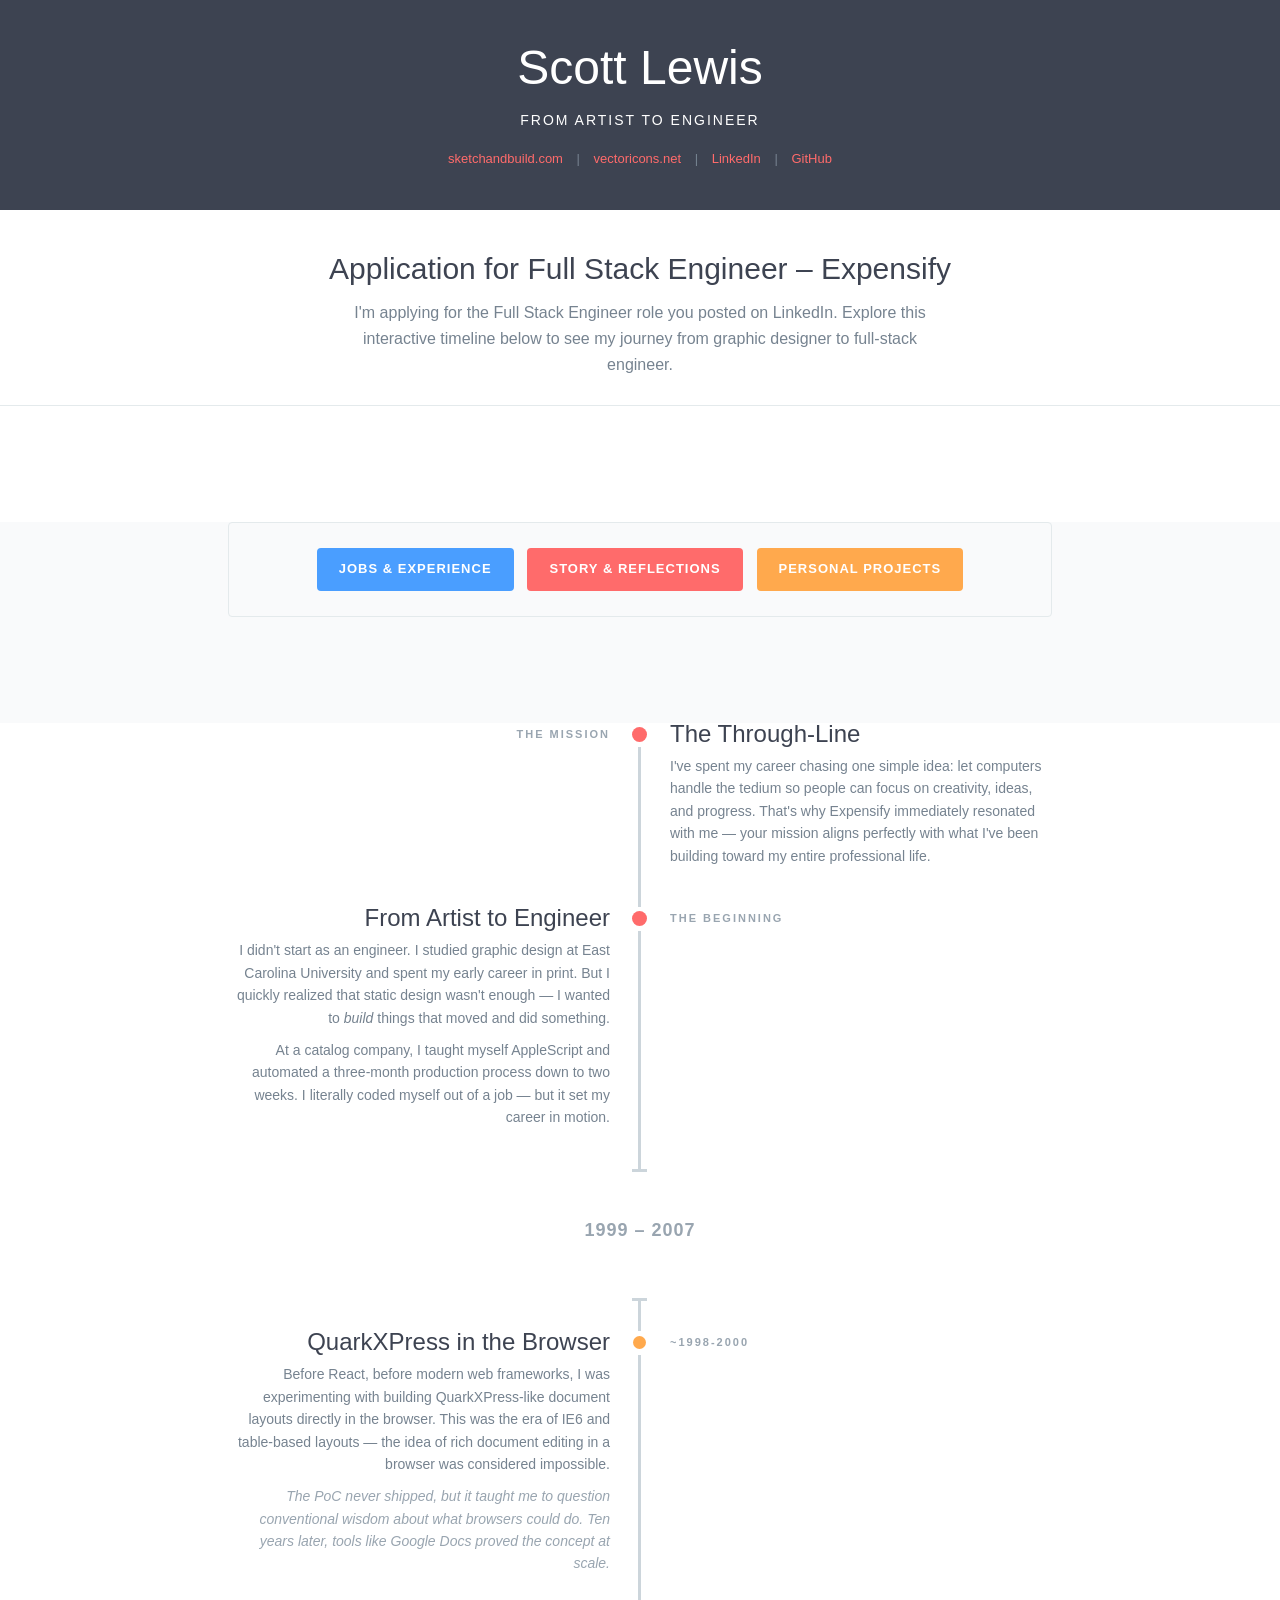
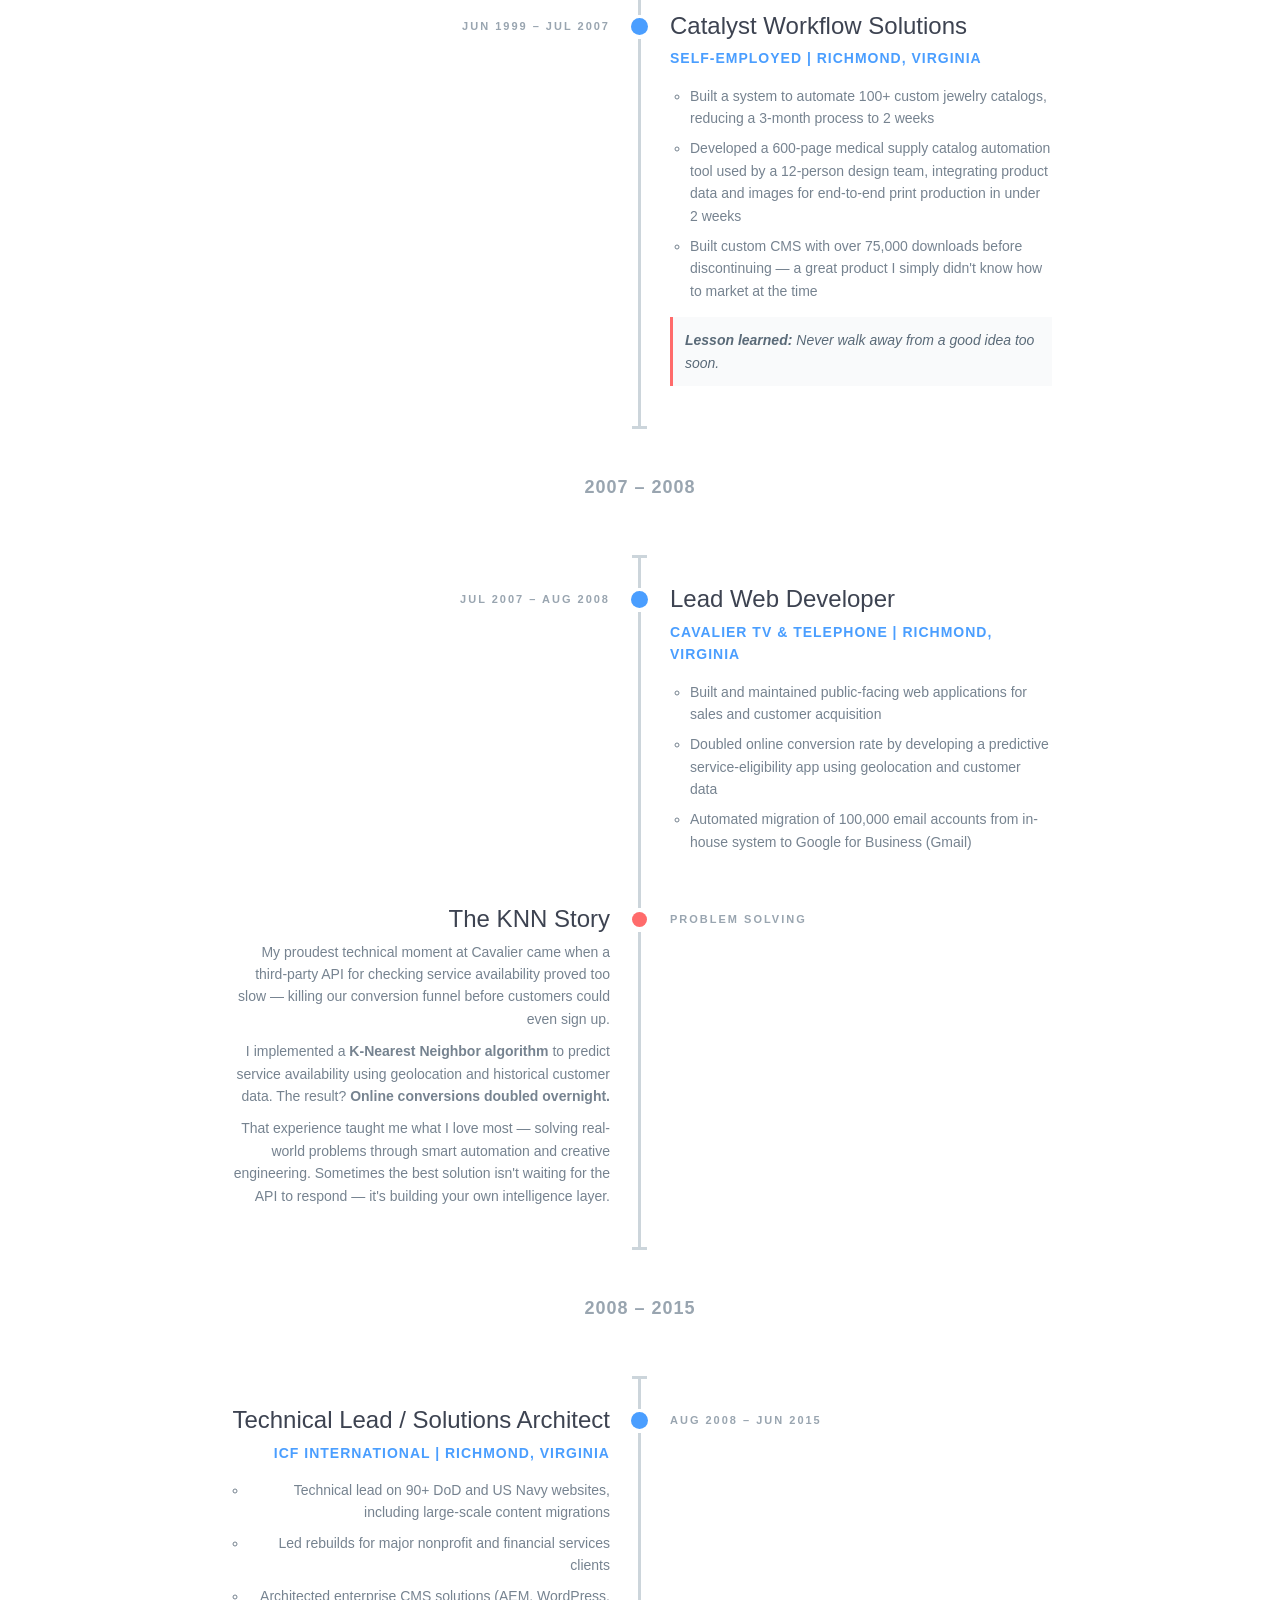
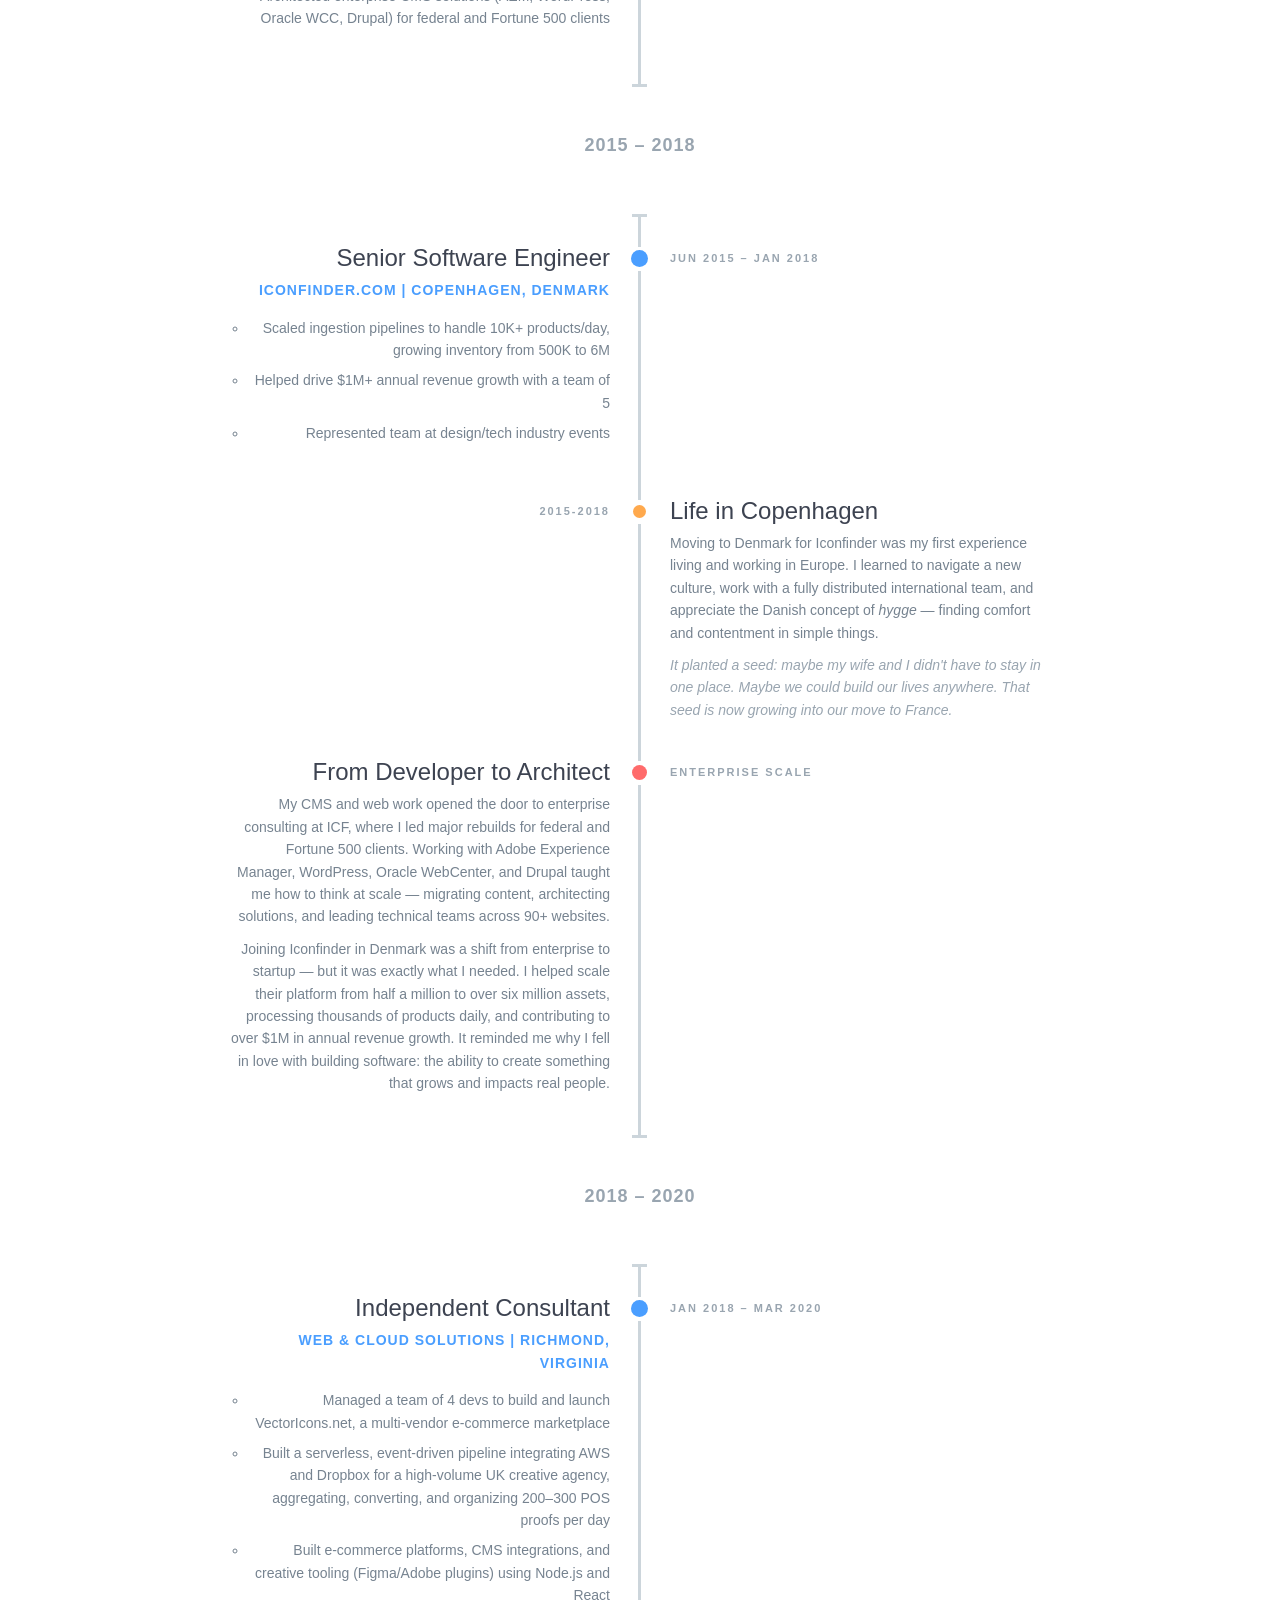
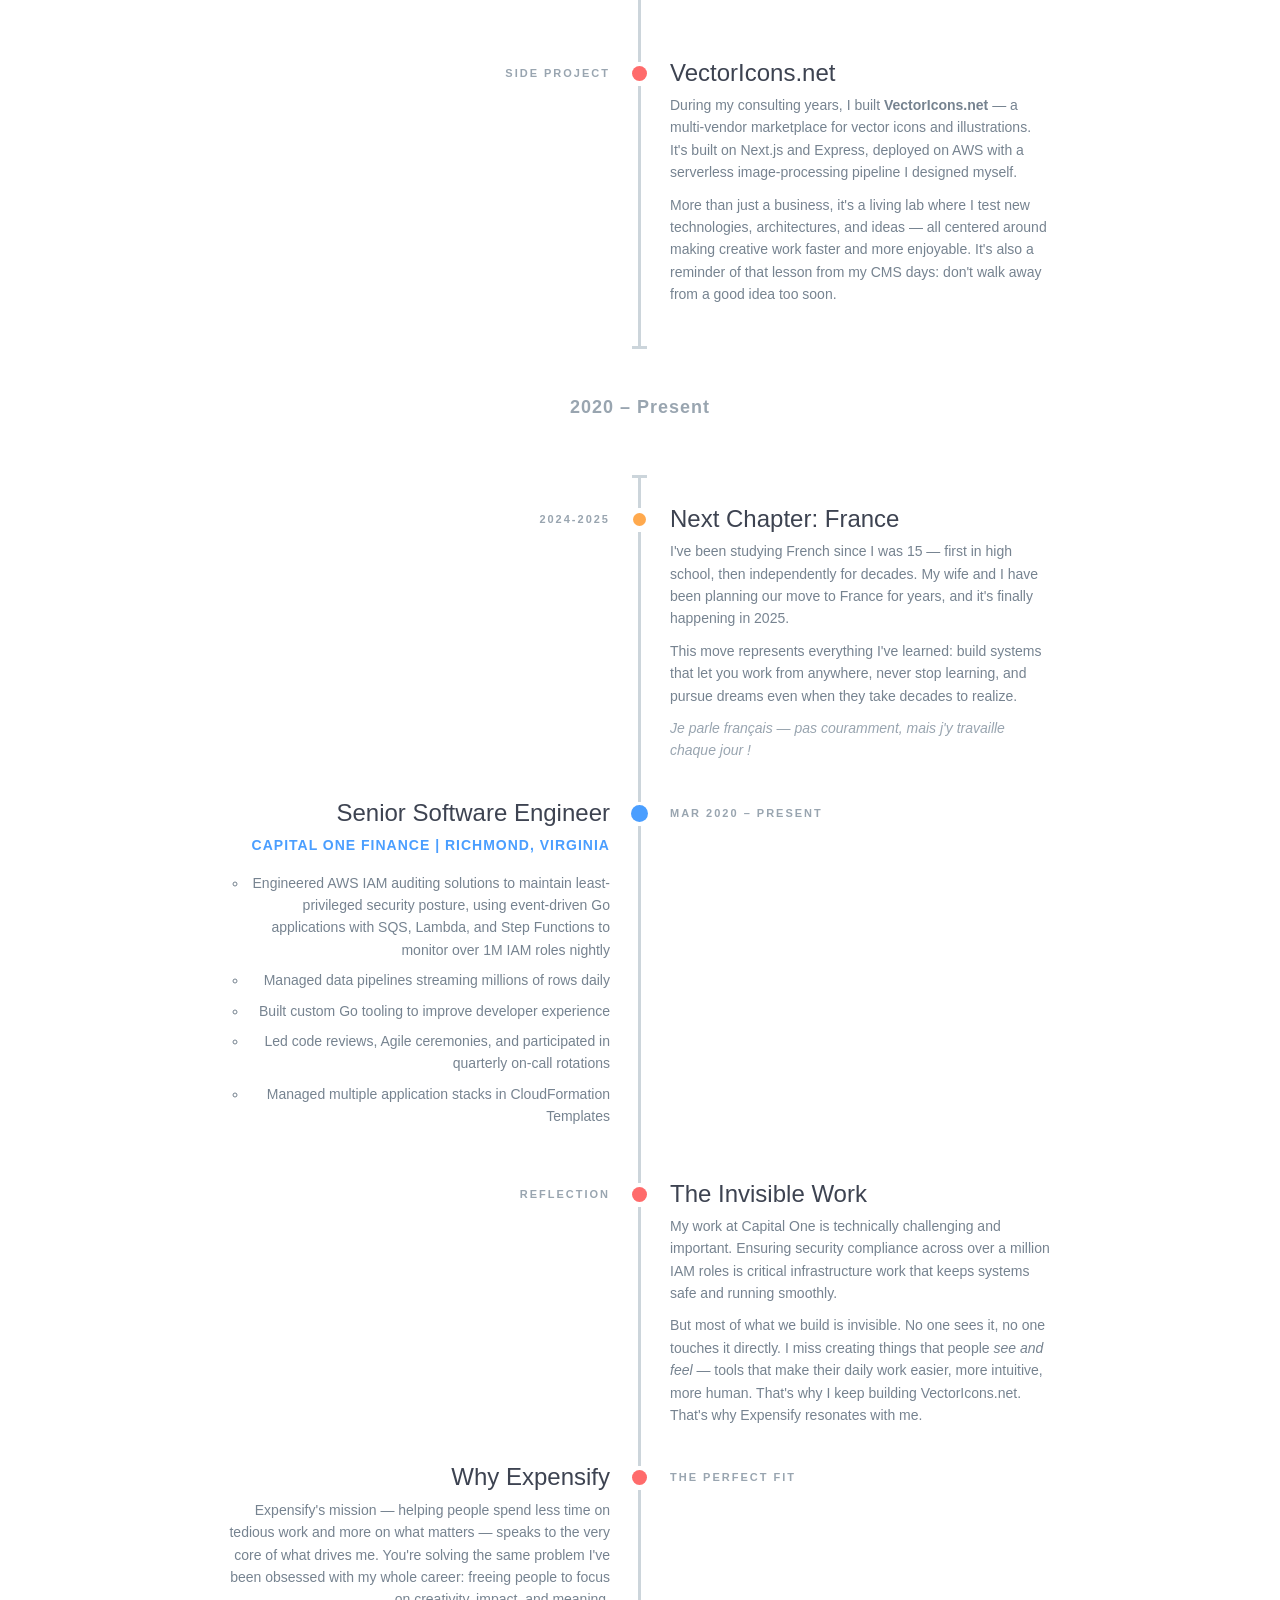
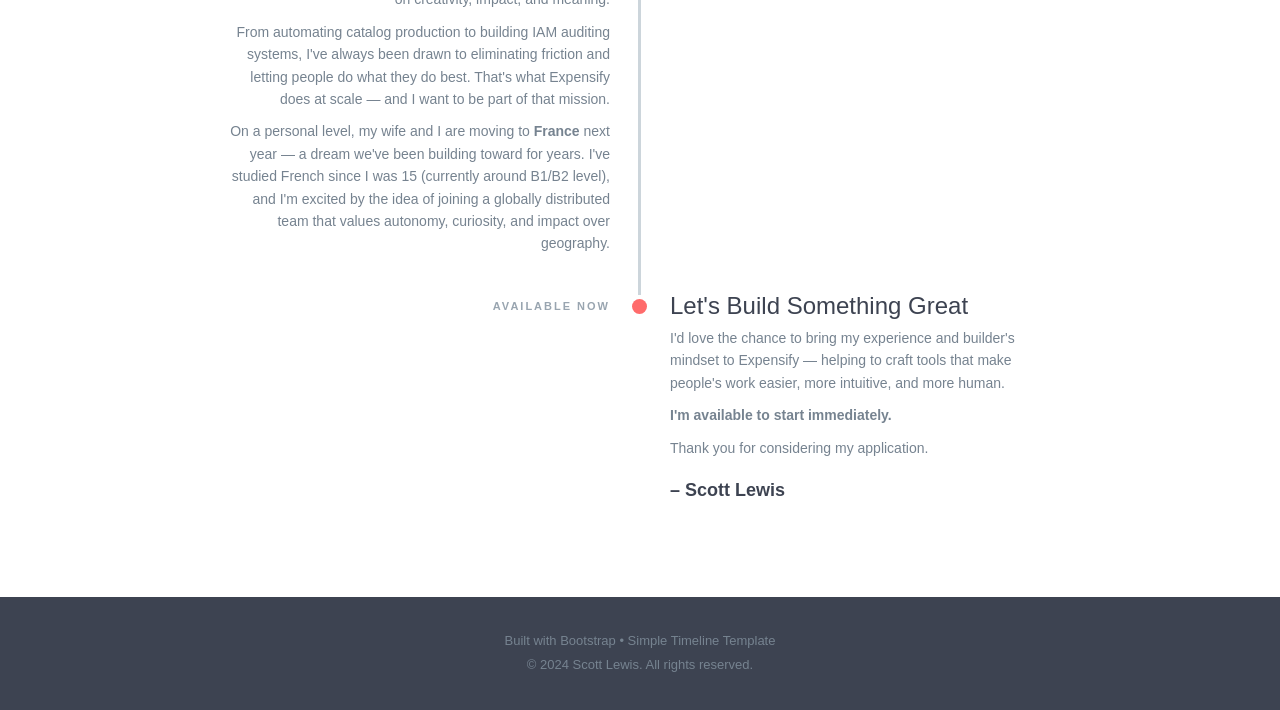
==== index-minimal.html @ 52c76468 "Add minimal text-only timeline version with JSON data Created a clean, minimal alternative timeline " ====
<!DOCTYPE html>
<html lang="en">
<head>
    <meta charset="UTF-8">
    <meta name="viewport" content="width=device-width, initial-scale=1">
    <title>Scott Lewis - Career Timeline</title>
    <link rel='stylesheet' href='https://maxcdn.bootstrapcdn.com/bootstrap/3.3.6/css/bootstrap.min.css'>
    <link rel="stylesheet" href="./style-minimal.css">
</head>
<body>

<header class="example-header" id="page-header">
    <!-- Header will be loaded from JSON -->
</header>

<div class="container-fluid">
    <div class="row">
        <div class="col-md-12 example-title" id="page-intro">
            <!-- Intro will be loaded from JSON -->
        </div>
    </div>

    <!-- Filter Controls -->
    <div class="row">
        <div class="col-xs-10 col-xs-offset-1 col-sm-8 col-sm-offset-2">
            <div class="filter-controls">
                <button onclick="toggleFilter('date')" class="filter-btn active" id="filter-date" data-type="date">
                    Jobs & Experience
                </button>
                <button onclick="toggleFilter('narrative')" class="filter-btn active" id="filter-narrative" data-type="narrative">
                    Story & Reflections
                </button>
                <button onclick="toggleFilter('factoid')" class="filter-btn active" id="filter-factoid" data-type="factoid">
                    Personal Projects
                </button>
            </div>
        </div>
    </div>

    <!-- Timeline -->
    <div class="row">
        <div class="col-xs-10 col-xs-offset-1 col-sm-8 col-sm-offset-2">
            <ul class="timeline timeline-centered" id="timeline-container">
                <!-- Timeline items will be loaded from JSON -->
            </ul>
        </div>
    </div>
</div>

<footer class="timeline-footer">
    <p>Built with Bootstrap • Simple Timeline Template</p>
    <p>© 2024 Scott Lewis. All rights reserved.</p>
</footer>

<script>
    // Filter toggle functionality
    const activeFilters = new Set(['date', 'narrative', 'factoid']);

    function toggleFilter(type) {
        const button = document.getElementById(`filter-${type}`);

        if (activeFilters.has(type)) {
            activeFilters.delete(type);
            button.classList.remove('active');
        } else {
            activeFilters.add(type);
            button.classList.add('active');
        }

        updateVisibleItems();
    }

    function updateVisibleItems() {
        const allItems = document.querySelectorAll('.timeline-item[data-type]');

        allItems.forEach(item => {
            const itemType = item.getAttribute('data-type');

            if (activeFilters.has(itemType)) {
                item.style.display = '';
            } else {
                item.style.display = 'none';
            }
        });
    }

    // Render timeline item based on type
    function renderTimelineItem(item) {
        if (item.type === 'period') {
            return `
                <li class="timeline-item period">
                    <div class="timeline-info"></div>
                    <div class="timeline-marker"></div>
                    <div class="timeline-content">
                        <h2 class="timeline-title">${item.title}</h2>
                    </div>
                </li>
            `;
        }

        if (item.type === 'date') {
            const bulletsHtml = item.bullets ? `<ul>${item.bullets.map(b => `<li>${b}</li>`).join('')}</ul>` : '';
            const jobTitleHtml = item.jobTitle ? `<p class="job-title">${item.jobTitle}</p>` : '';
            const lessonHtml = item.lesson ? `<p class="lesson">${item.lesson}</p>` : '';

            return `
                <li class="timeline-item" data-type="${item.type}">
                    <div class="timeline-info">
                        <span>${item.info}</span>
                    </div>
                    <div class="timeline-marker marker-date"></div>
                    <div class="timeline-content">
                        <h3 class="timeline-title">${item.title}</h3>
                        ${jobTitleHtml}
                        ${bulletsHtml}
                        ${lessonHtml}
                    </div>
                </li>
            `;
        }

        // narrative or factoid
        const markerClass = item.type === 'factoid' ? 'marker-factoid' : '';
        return `
            <li class="timeline-item" data-type="${item.type}">
                <div class="timeline-info">
                    <span>${item.info}</span>
                </div>
                <div class="timeline-marker ${markerClass}"></div>
                <div class="timeline-content">
                    <h3 class="timeline-title">${item.title}</h3>
                    ${item.content}
                </div>
            </li>
        `;
    }

    // Load and render timeline data
    async function loadTimeline() {
        try {
            const response = await fetch('timeline-data.json');
            const data = await response.json();

            // Render header
            const headerLinks = data.header.links.map(link =>
                `<a href="${link.url}" target="_blank">${link.text}</a>`
            ).join(' <span>|</span> ');

            document.getElementById('page-header').innerHTML = `
                <h1>${data.header.name}</h1>
                <p>${data.header.subtitle}</p>
                <div class="header-links">
                    ${headerLinks}
                </div>
            `;

            // Render intro
            document.getElementById('page-intro').innerHTML = `
                <h2>${data.intro.title}</h2>
                <p>${data.intro.description}</p>
            `;

            // Render timeline
            const timelineHtml = data.timeline.map(item => renderTimelineItem(item)).join('');
            document.getElementById('timeline-container').innerHTML = timelineHtml;

        } catch (error) {
            console.error('Error loading timeline data:', error);
            document.getElementById('timeline-container').innerHTML = `
                <li class="timeline-item">
                    <div class="timeline-content">
                        <p style="color: #FF6B6B;">Error loading timeline data. Please make sure timeline-data.json is in the same directory.</p>
                    </div>
                </li>
            `;
        }
    }

    // Load timeline when page loads
    document.addEventListener('DOMContentLoaded', loadTimeline);
</script>

</body>
</html>
---- style-minimal.css ----
body {
  color: #768390;
  background: #FFF;
  font-family: -apple-system, BlinkMacSystemFont, "Segoe UI", Helvetica, Arial, sans-serif;
  padding: 0;
  -webkit-font-smoothing: antialiased;
}

h1, h2, h3, h4, h5, h6 {
  color: #3D4351;
  margin-top: 0;
}

a {
  color: #FF6B6B;
  text-decoration: none;
}
a:hover {
  color: #ff9a9a;
  text-decoration: none;
}

/*==================================
    HEADER
==================================*/
.example-header {
  background: #3D4351;
  color: #FFF;
  font-weight: 300;
  padding: 3em 1em;
  text-align: center;
}
.example-header h1 {
  color: #FFF;
  font-weight: 300;
  margin-bottom: 15px;
  font-size: 48px;
}
.example-header p {
  font-size: 14px;
  text-transform: uppercase;
  letter-spacing: 2px;
  font-weight: 400;
  margin-bottom: 20px;
}
.example-header .header-links {
  font-size: 13px;
  margin-top: 20px;
}
.example-header .header-links a {
  color: #FF6B6B;
  margin: 0 5px;
}
.example-header .header-links span {
  color: #768390;
  margin: 0 5px;
}

.container-fluid .row {
  padding: 0 0 4em 0;
}
.container-fluid .row:nth-child(even) {
  background: #F9FAFB;
}

.example-title {
  text-align: center;
  margin-bottom: 60px;
  padding: 3em 0 2em 0;
  border-bottom: 1px solid #E4EAEC;
}
.example-title h2 {
  margin-bottom: 15px;
}
.example-title p {
  margin: 0 auto;
  font-size: 16px;
  max-width: 600px;
  line-height: 1.6;
}

/*==================================
    FILTER CONTROLS
==================================*/
.filter-controls {
  text-align: center;
  margin-bottom: 50px;
  padding: 20px;
  background: #F9FAFB;
  border-radius: 4px;
  border: 1px solid #E4EAEC;
}

.filter-btn {
  background: #FFF;
  border: 2px solid #CCD5DB;
  color: #768390;
  padding: 10px 20px;
  margin: 5px;
  border-radius: 4px;
  font-size: 13px;
  font-weight: 600;
  text-transform: uppercase;
  letter-spacing: 1px;
  cursor: pointer;
  transition: all 0.3s ease;
}

.filter-btn:hover {
  border-color: #FF6B6B;
  color: #FF6B6B;
}

.filter-btn.active {
  background: #FF6B6B;
  border-color: #FF6B6B;
  color: #FFF;
}

.filter-btn.active[data-type="date"] {
  background: #4A9EFF;
  border-color: #4A9EFF;
}

.filter-btn.active[data-type="factoid"] {
  background: #FFA94D;
  border-color: #FFA94D;
}

/*==================================
    TIMELINE
==================================*/
.timeline {
  line-height: 1.6em;
  list-style: none;
  margin: 0;
  padding: 0;
  width: 100%;
}
.timeline h1, .timeline h2, .timeline h3, .timeline h4, .timeline h5, .timeline h6 {
  line-height: inherit;
}

/*----- TIMELINE ITEM -----*/
.timeline-item {
  padding-left: 40px;
  position: relative;
}
.timeline-item:last-child {
  padding-bottom: 0;
}

/*----- TIMELINE INFO -----*/
.timeline-info {
  font-size: 11px;
  font-weight: 700;
  letter-spacing: 2px;
  margin: 0 0 0.5em 0;
  text-transform: uppercase;
  white-space: nowrap;
  color: #99A5B0;
}

/*----- TIMELINE MARKER -----*/
.timeline-marker {
  position: absolute;
  top: 0;
  bottom: 0;
  left: 0;
  width: 15px;
}
.timeline-marker:before {
  background: #FF6B6B;
  border: 3px solid transparent;
  border-radius: 100%;
  content: "";
  display: block;
  height: 15px;
  position: absolute;
  top: 4px;
  left: 0;
  width: 15px;
  transition: background 0.3s ease-in-out, border 0.3s ease-in-out;
}
.timeline-marker:after {
  content: "";
  width: 3px;
  background: #CCD5DB;
  display: block;
  position: absolute;
  top: 24px;
  bottom: 0;
  left: 6px;
}
.timeline-item:last-child .timeline-marker:after {
  content: none;
}

.timeline-item:not(.period):hover .timeline-marker:before {
  background: transparent;
  border: 3px solid #FF6B6B;
}

/* Date node markers */
.timeline-item[data-type="date"] .timeline-marker:before {
  background: #4A9EFF;
  width: 17px;
  height: 17px;
  top: 3px;
  left: -1px;
}
.timeline-item[data-type="date"]:hover .timeline-marker:before {
  background: transparent;
  border: 3px solid #4A9EFF;
}

/* Factoid node markers */
.timeline-item[data-type="factoid"] .timeline-marker:before {
  background: #FFA94D;
  width: 13px;
  height: 13px;
  top: 5px;
  left: 1px;
}
.timeline-item[data-type="factoid"]:hover .timeline-marker:before {
  background: transparent;
  border: 3px solid #FFA94D;
}

/*----- TIMELINE CONTENT -----*/
.timeline-content {
  padding-bottom: 40px;
}
.timeline-content p:last-child {
  margin-bottom: 0;
}
.timeline-content ul {
  margin: 15px 0;
  padding-left: 20px;
}
.timeline-content ul li {
  margin-bottom: 8px;
  line-height: 1.6;
}

/* Job title styling */
.job-title {
  color: #4A9EFF;
  font-weight: 600;
  font-size: 14px;
  margin-bottom: 15px;
  text-transform: uppercase;
  letter-spacing: 1px;
}

/* Lesson learned styling */
.lesson {
  margin-top: 15px;
  padding: 12px;
  background: #F9FAFB;
  border-left: 3px solid #FF6B6B;
  font-style: italic;
  color: #5A6A78;
}

/* Factoid note styling */
.factoid-note {
  font-style: italic;
  color: #99A5B0;
  font-size: 14px;
}

/* Signature */
.signature {
  font-size: 18px;
  font-weight: 600;
  color: #3D4351;
  margin-top: 20px;
}

/*----- TIMELINE PERIOD -----*/
.period {
  padding: 0;
}
.period .timeline-info {
  display: none;
}
.period .timeline-marker:before {
  background: transparent;
  content: "";
  width: 15px;
  height: auto;
  border: none;
  border-radius: 0;
  top: 0;
  bottom: 30px;
  position: absolute;
  border-top: 3px solid #CCD5DB;
  border-bottom: 3px solid #CCD5DB;
}
.period .timeline-marker:after {
  content: "";
  height: 32px;
  top: auto;
}
.period .timeline-content {
  padding: 40px 0 70px;
}
.period .timeline-title {
  margin: 0;
  color: #99A5B0;
  font-size: 18px;
  font-weight: 600;
  letter-spacing: 1px;
}

/*----------------------------------------------
    MOD: TIMELINE CENTERED
----------------------------------------------*/
@media (min-width: 768px) {
  .timeline-centered .timeline, .timeline-centered .timeline {
    display: table;
  }
  .timeline-centered .timeline-item, .timeline-centered .timeline-item {
    display: table-row;
    padding: 0;
  }
  .timeline-centered .timeline-info, .timeline-centered .timeline-info,
  .timeline-centered .timeline-marker,
  .timeline-centered .timeline-marker,
  .timeline-centered .timeline-content,
  .timeline-centered .timeline-content,
  .timeline-centered .period .timeline-info {
    display: table-cell;
    vertical-align: top;
  }
  .timeline-centered .timeline-marker, .timeline-centered .timeline-marker {
    position: relative;
  }
  .timeline-centered .timeline-content, .timeline-centered .timeline-content {
    padding-left: 30px;
  }
  .timeline-centered .timeline-info, .timeline-centered .timeline-info {
    padding-right: 30px;
  }
  .timeline-centered .period .timeline-title, .timeline-centered .period .timeline-title {
    position: relative;
    left: -45px;
  }
}

@media (min-width: 992px) {
  .timeline-centered,
  .timeline-centered .timeline-item,
  .timeline-centered .timeline-info,
  .timeline-centered .timeline-marker,
  .timeline-centered .timeline-content {
    display: block;
    margin: 0;
    padding: 0;
  }
  .timeline-centered .timeline-item {
    padding-bottom: 40px;
    overflow: hidden;
  }
  .timeline-centered .timeline-marker {
    position: absolute;
    left: 50%;
    margin-left: -7.5px;
  }
  .timeline-centered .timeline-info,
  .timeline-centered .timeline-content {
    width: 50%;
  }
  .timeline-centered > .timeline-item:nth-child(odd) .timeline-info {
    float: left;
    text-align: right;
    padding-right: 30px;
  }
  .timeline-centered > .timeline-item:nth-child(odd) .timeline-content {
    float: right;
    text-align: left;
    padding-left: 30px;
  }
  .timeline-centered > .timeline-item:nth-child(even) .timeline-info {
    float: right;
    text-align: left;
    padding-left: 30px;
  }
  .timeline-centered > .timeline-item:nth-child(even) .timeline-content {
    float: left;
    text-align: right;
    padding-right: 30px;
  }
  .timeline-centered > .timeline-item.period .timeline-content {
    float: none;
    padding: 0;
    width: 100%;
    text-align: center;
  }
  .timeline-centered .timeline-item.period {
    padding: 50px 0 90px;
  }
  .timeline-centered .period .timeline-marker:after {
    height: 30px;
    bottom: 0;
    top: auto;
  }
  .timeline-centered .period .timeline-title {
    left: auto;
  }
}

/*==================================
    FOOTER
==================================*/
.timeline-footer {
  background: #3D4351;
  color: #768390;
  text-align: center;
  padding: 30px 20px;
  font-size: 13px;
}
.timeline-footer p {
  margin: 5px 0;
}
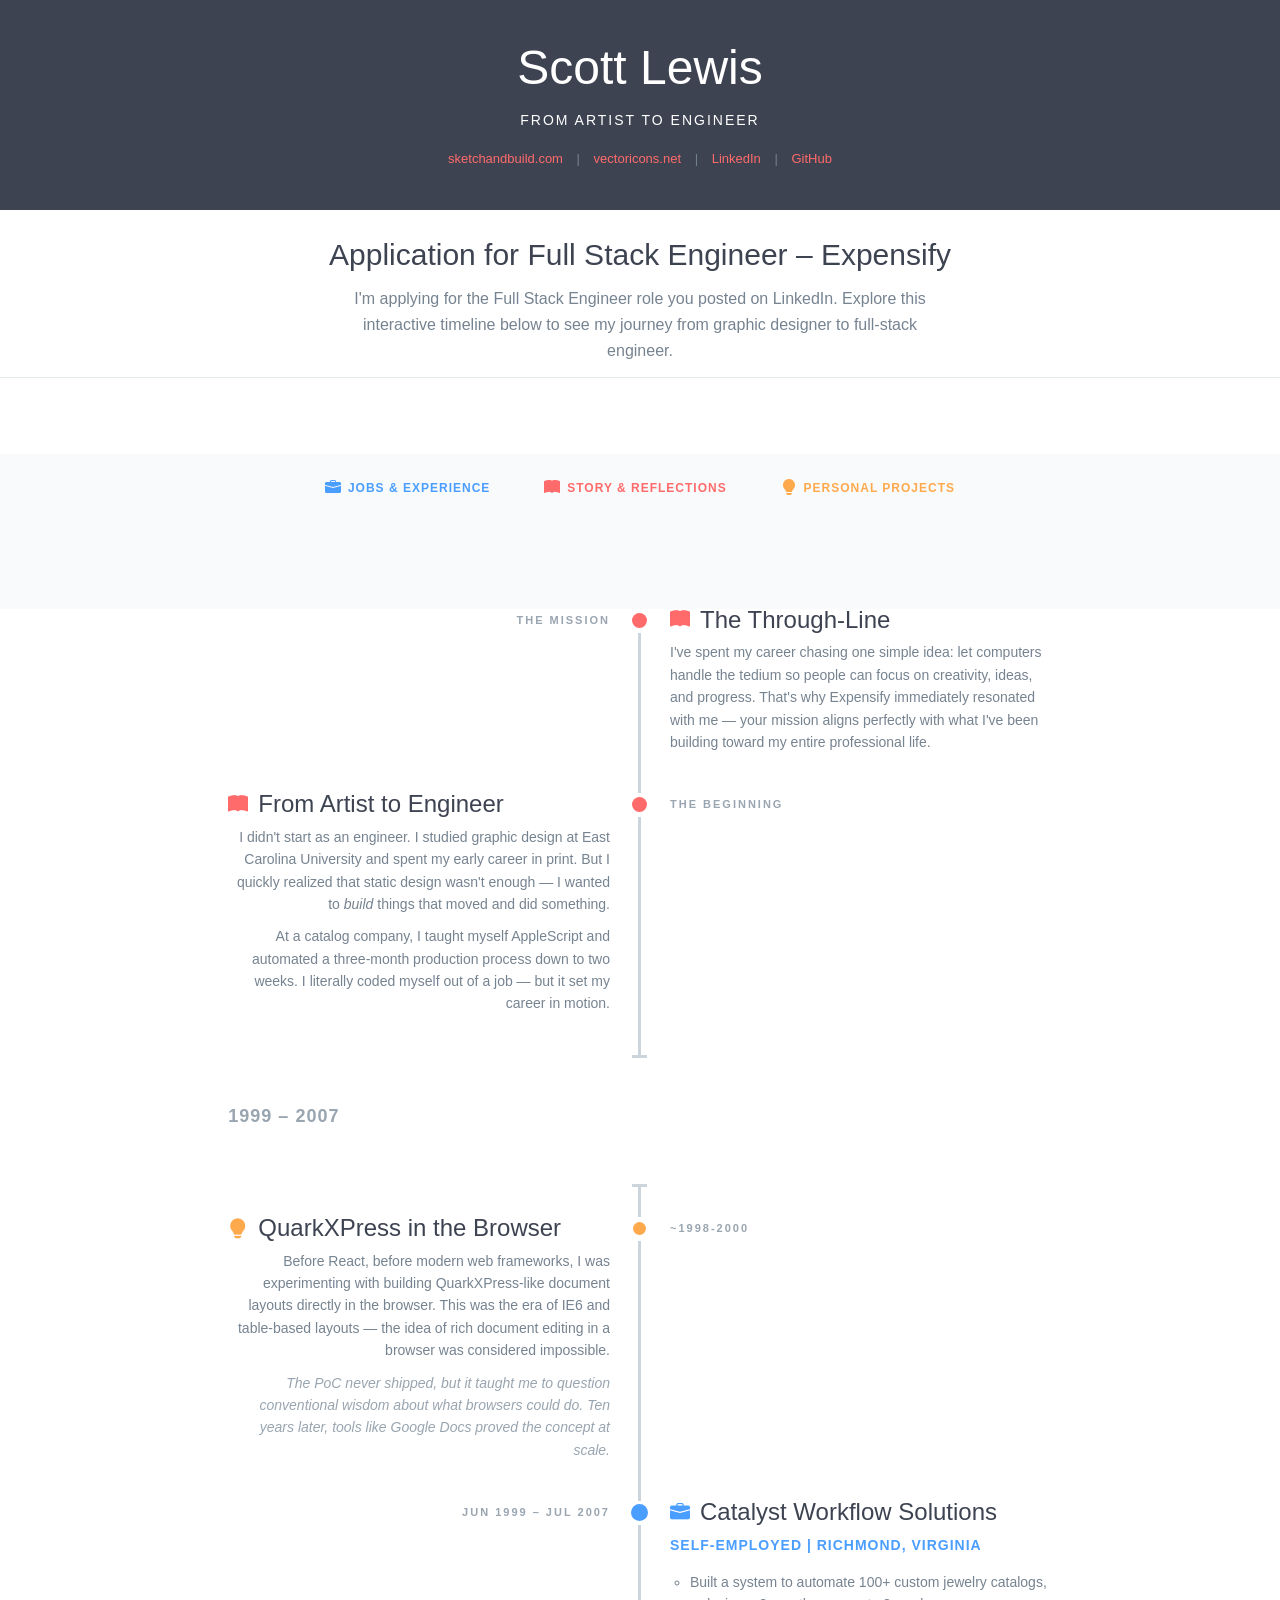
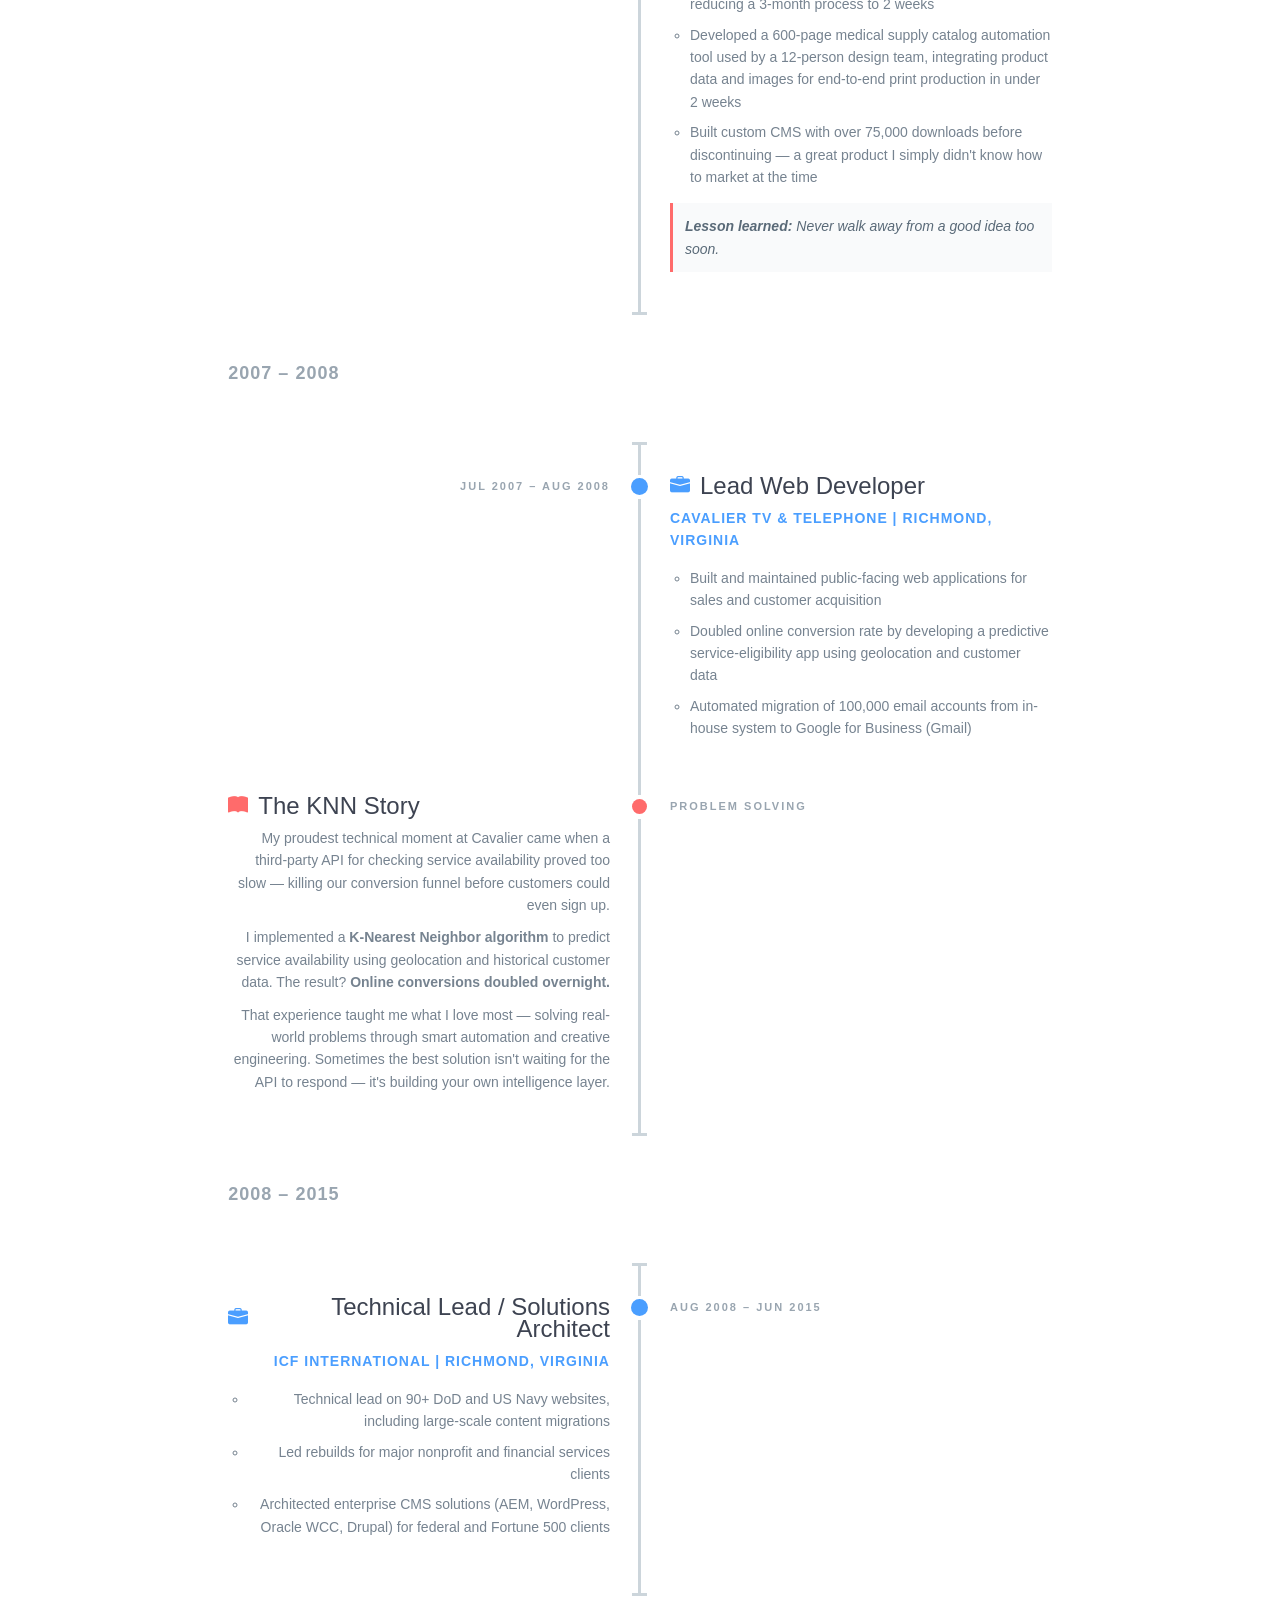
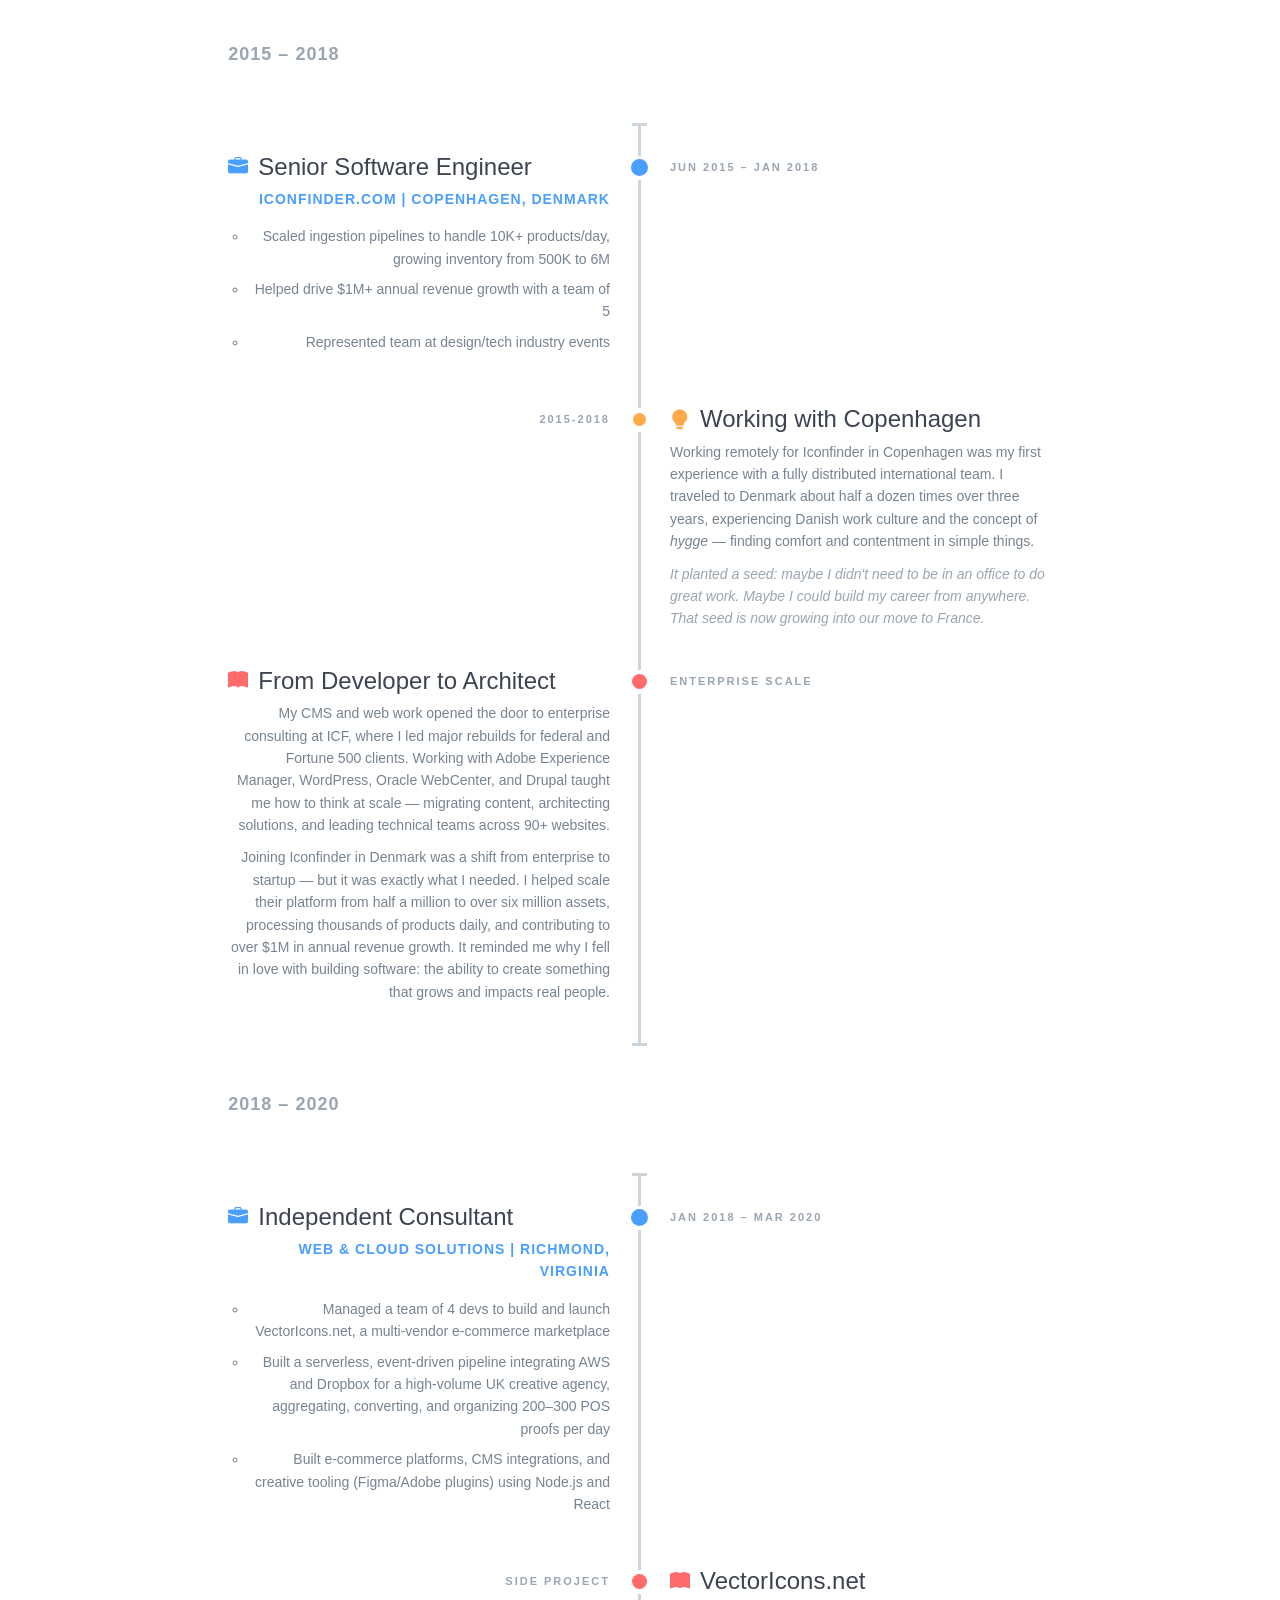
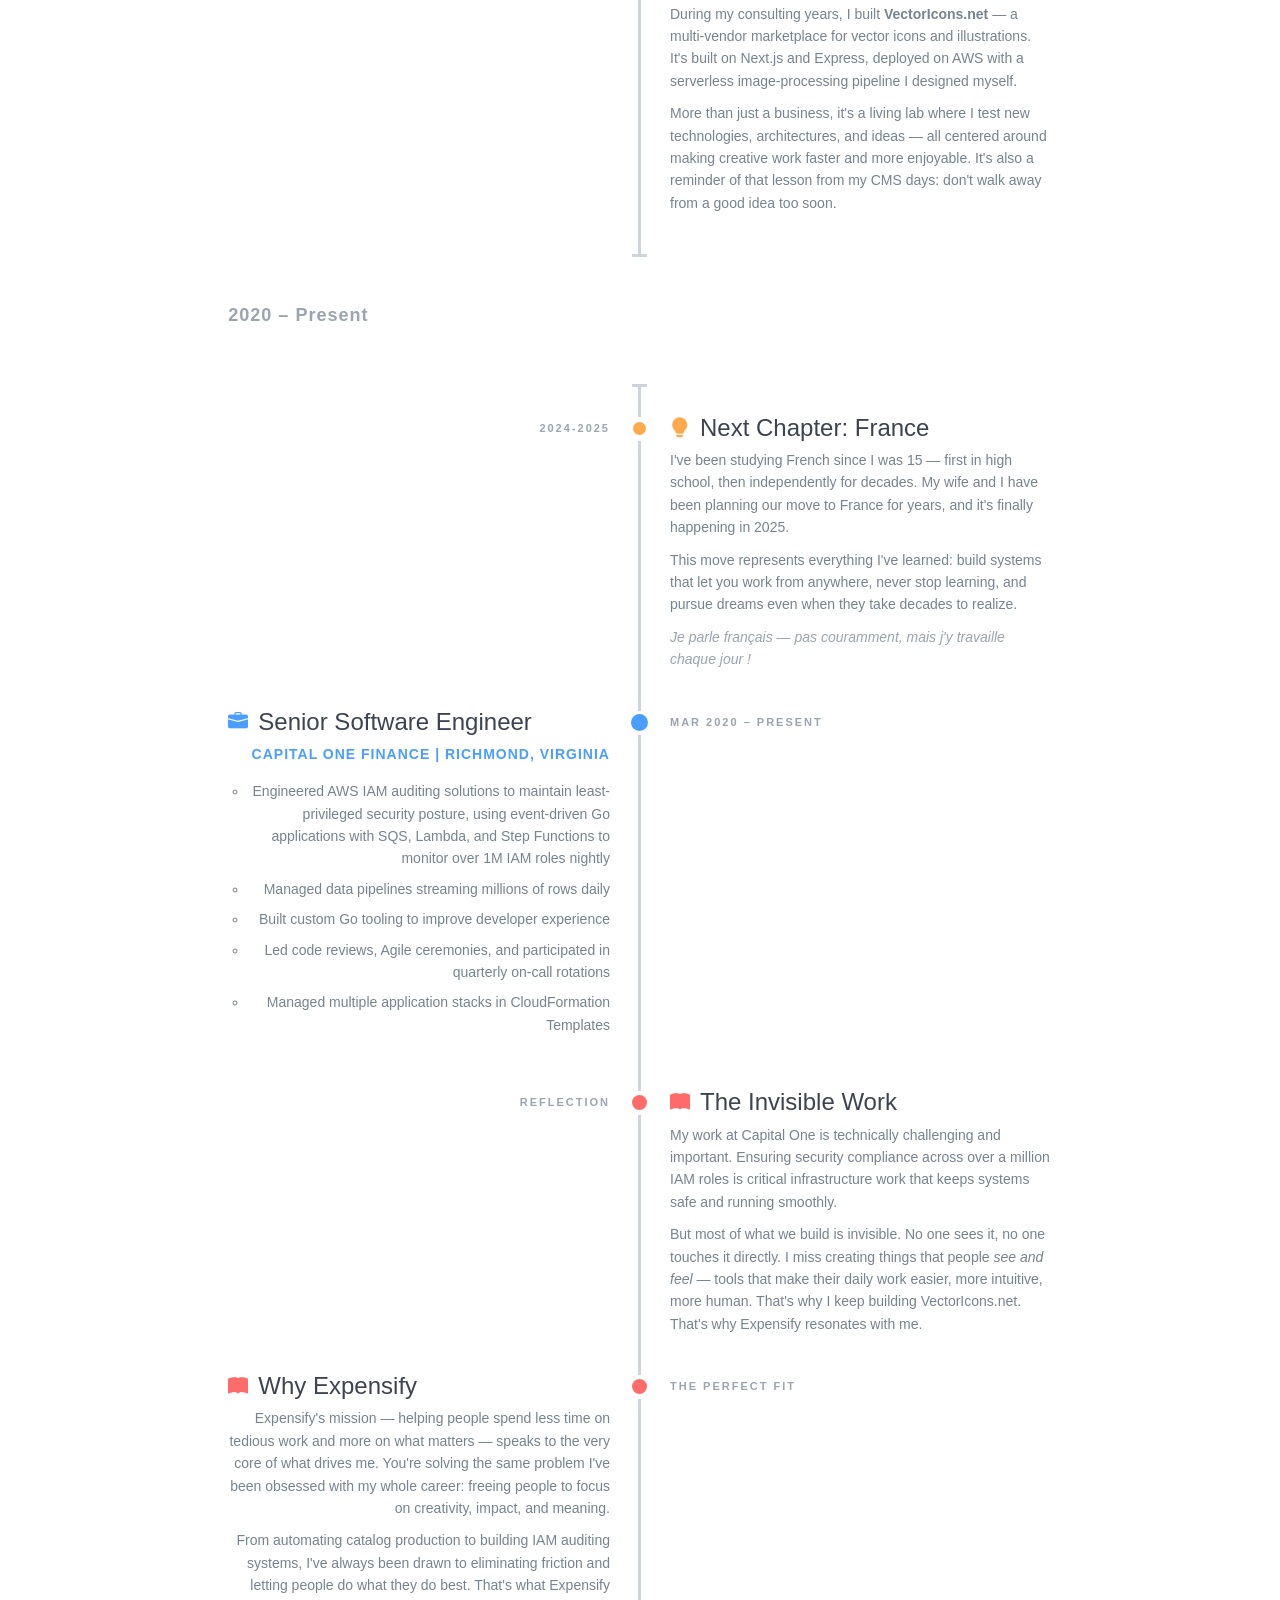
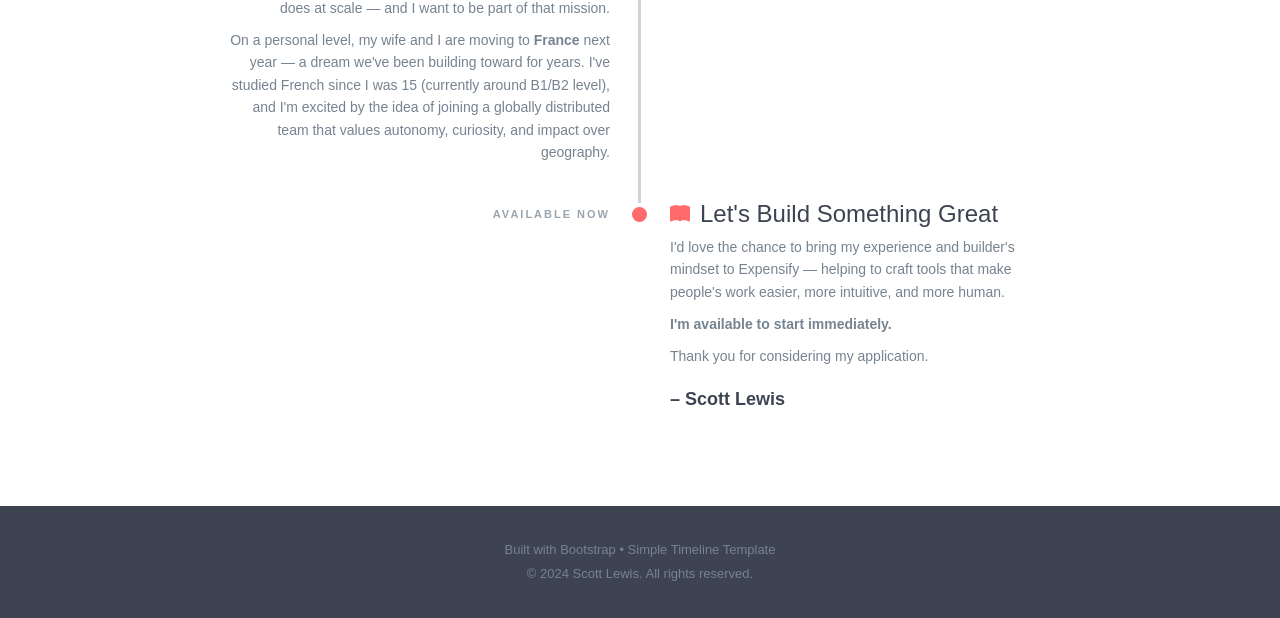
==== commit c933d51c: "Add Bootstrap Icons and improve minimal timeline design ICONS ADDED: - Briefcase icon for Jobs & Exp" ====
--- a/index-minimal.html
+++ b/index-minimal.html
@@ -5,6 +5,7 @@
     <meta name="viewport" content="width=device-width, initial-scale=1">
     <title>Scott Lewis - Career Timeline</title>
     <link rel='stylesheet' href='https://maxcdn.bootstrapcdn.com/bootstrap/3.3.6/css/bootstrap.min.css'>
+    <link rel="stylesheet" href="https://cdn.jsdelivr.net/npm/bootstrap-icons@1.11.1/font/bootstrap-icons.css">
     <link rel="stylesheet" href="./style-minimal.css">
 </head>
 <body>
@@ -25,13 +26,16 @@
         <div class="col-xs-10 col-xs-offset-1 col-sm-8 col-sm-offset-2">
             <div class="filter-controls">
                 <button onclick="toggleFilter('date')" class="filter-btn active" id="filter-date" data-type="date">
-                    Jobs & Experience
+                    <i class="bi bi-briefcase-fill"></i>
+                    <span>Jobs & Experience</span>
                 </button>
                 <button onclick="toggleFilter('narrative')" class="filter-btn active" id="filter-narrative" data-type="narrative">
-                    Story & Reflections
+                    <i class="bi bi-book-fill"></i>
+                    <span>Story & Reflections</span>
                 </button>
                 <button onclick="toggleFilter('factoid')" class="filter-btn active" id="filter-factoid" data-type="factoid">
-                    Personal Projects
+                    <i class="bi bi-lightbulb-fill"></i>
+                    <span>Personal Projects</span>
                 </button>
             </div>
         </div>
@@ -59,6 +63,16 @@
     function toggleFilter(type) {
         const button = document.getElementById(`filter-${type}`);
 
+        // Don't allow turning off the last active filter
+        if (activeFilters.has(type) && activeFilters.size === 1) {
+            // Flash the button to indicate it can't be turned off
+            button.style.transform = 'scale(0.95)';
+            setTimeout(() => {
+                button.style.transform = '';
+            }, 200);
+            return;
+        }
+
         if (activeFilters.has(type)) {
             activeFilters.delete(type);
             button.classList.remove('active');
@@ -82,6 +96,16 @@
                 item.style.display = 'none';
             }
         });
+    }
+
+    // Get icon for timeline item type
+    function getIconForType(type) {
+        const icons = {
+            'date': 'bi-briefcase-fill',
+            'narrative': 'bi-book-fill',
+            'factoid': 'bi-lightbulb-fill'
+        };
+        return icons[type] || '';
     }
 
     // Render timeline item based on type
@@ -98,6 +122,8 @@
             `;
         }
 
+        const iconClass = getIconForType(item.type);
+
         if (item.type === 'date') {
             const bulletsHtml = item.bullets ? `<ul>${item.bullets.map(b => `<li>${b}</li>`).join('')}</ul>` : '';
             const jobTitleHtml = item.jobTitle ? `<p class="job-title">${item.jobTitle}</p>` : '';
@@ -110,7 +136,10 @@
                     </div>
                     <div class="timeline-marker marker-date"></div>
                     <div class="timeline-content">
-                        <h3 class="timeline-title">${item.title}</h3>
+                        <h3 class="timeline-title">
+                            <i class="bi ${iconClass}"></i>
+                            <span>${item.title}</span>
+                        </h3>
                         ${jobTitleHtml}
                         ${bulletsHtml}
                         ${lessonHtml}
@@ -128,7 +157,10 @@
                 </div>
                 <div class="timeline-marker ${markerClass}"></div>
                 <div class="timeline-content">
-                    <h3 class="timeline-title">${item.title}</h3>
+                    <h3 class="timeline-title">
+                        <i class="bi ${iconClass}"></i>
+                        <span>${item.title}</span>
+                    </h3>
                     ${item.content}
                 </div>
             </li>
--- a/style-minimal.css
+++ b/style-minimal.css
@@ -65,8 +65,8 @@
 
 .example-title {
   text-align: center;
-  margin-bottom: 60px;
-  padding: 3em 0 2em 0;
+  margin-bottom: 20px;
+  padding: 2em 0 1em 0;
   border-bottom: 1px solid #E4EAEC;
 }
 .example-title h2 {
@@ -84,47 +84,53 @@
 ==================================*/
 .filter-controls {
   text-align: center;
-  margin-bottom: 50px;
-  padding: 20px;
-  background: #F9FAFB;
-  border-radius: 4px;
-  border: 1px solid #E4EAEC;
+  margin-bottom: 30px;
+  padding: 15px;
+  background: transparent;
+  border-radius: 0;
+  border: none;
 }
 
 .filter-btn {
-  background: #FFF;
-  border: 2px solid #CCD5DB;
-  color: #768390;
-  padding: 10px 20px;
-  margin: 5px;
-  border-radius: 4px;
-  font-size: 13px;
+  background: transparent;
+  border: none;
+  color: #99A5B0;
+  padding: 8px 15px;
+  margin: 0 10px;
+  border-radius: 0;
+  font-size: 12px;
   font-weight: 600;
   text-transform: uppercase;
   letter-spacing: 1px;
   cursor: pointer;
   transition: all 0.3s ease;
+  display: inline-flex;
+  align-items: center;
+  gap: 6px;
+}
+
+.filter-btn i {
+  font-size: 16px;
 }
 
 .filter-btn:hover {
-  border-color: #FF6B6B;
+  color: #3D4351;
+}
+
+.filter-btn.active {
+  color: #3D4351;
+}
+
+.filter-btn.active[data-type="date"] {
+  color: #4A9EFF;
+}
+
+.filter-btn.active[data-type="narrative"] {
   color: #FF6B6B;
 }
 
-.filter-btn.active {
-  background: #FF6B6B;
-  border-color: #FF6B6B;
-  color: #FFF;
-}
-
-.filter-btn.active[data-type="date"] {
-  background: #4A9EFF;
-  border-color: #4A9EFF;
-}
-
 .filter-btn.active[data-type="factoid"] {
-  background: #FFA94D;
-  border-color: #FFA94D;
+  color: #FFA94D;
 }
 
 /*==================================
@@ -243,6 +249,30 @@
   line-height: 1.6;
 }
 
+/* Timeline content icons */
+.timeline-title {
+  display: flex;
+  align-items: center;
+  gap: 10px;
+}
+
+.timeline-title i {
+  font-size: 20px;
+  flex-shrink: 0;
+}
+
+.timeline-item[data-type="date"] .timeline-title i {
+  color: #4A9EFF;
+}
+
+.timeline-item[data-type="narrative"] .timeline-title i {
+  color: #FF6B6B;
+}
+
+.timeline-item[data-type="factoid"] .timeline-title i {
+  color: #FFA94D;
+}
+
 /* Job title styling */
 .job-title {
   color: #4A9EFF;
